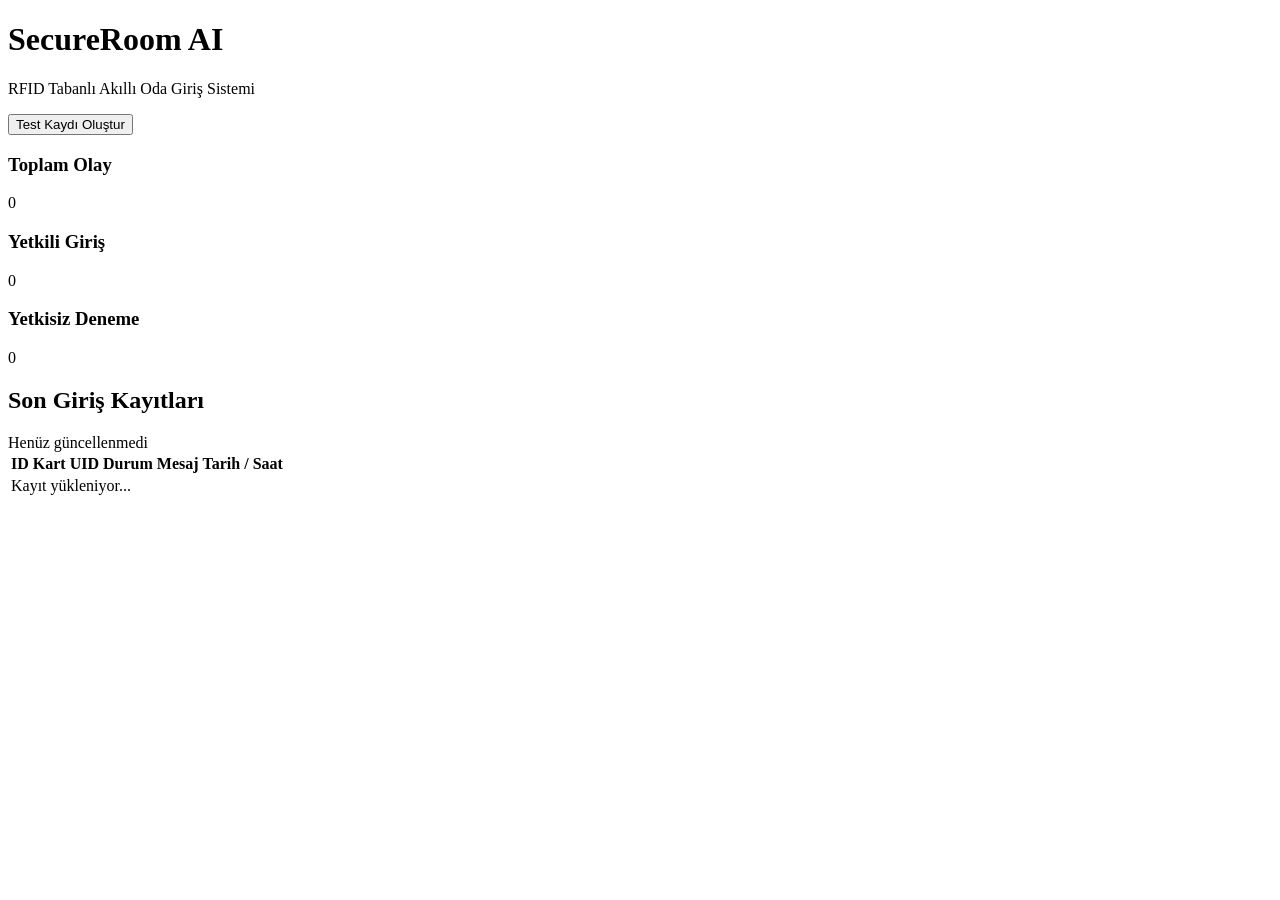
==== index.html @ 4d7bb805 "Projenin en temel hali yapıldı." ====
<!DOCTYPE html>
<html lang="tr">
<head>
    <meta charset="UTF-8">
    <meta name="viewport" content="width=device-width, initial-scale=1.0">
    <title>SecureRoom AI Dashboard</title>
    <link rel="stylesheet" href="/static/style.css">
    
</head>
<body>

    <div class="container">
        <header class="header">
            <div>
                <h1>SecureRoom AI</h1>
                <p>RFID Tabanlı Akıllı Oda Giriş Sistemi</p>
            </div>

            <button onclick="createTestEvent()" class="test-btn">
                Test Kaydı Oluştur
            </button>
        </header>

        <section class="stats">
            <div class="stat-card">
                <h3>Toplam Olay</h3>
                <p id="totalCount">0</p>
            </div>

            <div class="stat-card success">
                <h3>Yetkili Giriş</h3>
                <p id="authorizedCount">0</p>
            </div>

            <div class="stat-card danger">
                <h3>Yetkisiz Deneme</h3>
                <p id="unauthorizedCount">0</p>
            </div>
        </section>

        <section class="panel">
            <div class="panel-header">
                <h2>Son Giriş Kayıtları</h2>
                <span id="lastUpdate">Henüz güncellenmedi</span>
            </div>

            <div class="table-wrapper">
                <table>
                    <thead>
                        <tr>
                            <th>ID</th>
                            <th>Kart UID</th>
                            <th>Durum</th>
                            <th>Mesaj</th>
                            <th>Tarih / Saat</th>
                        </tr>
                    </thead>
                    <tbody id="eventsTable">
                        <tr>
                            <td colspan="5" class="empty">Kayıt yükleniyor...</td>
                        </tr>
                    </tbody>
                </table>
            </div>
        </section>
    </div>

    <script src="/static/app.js"></script>
</body>
</html>
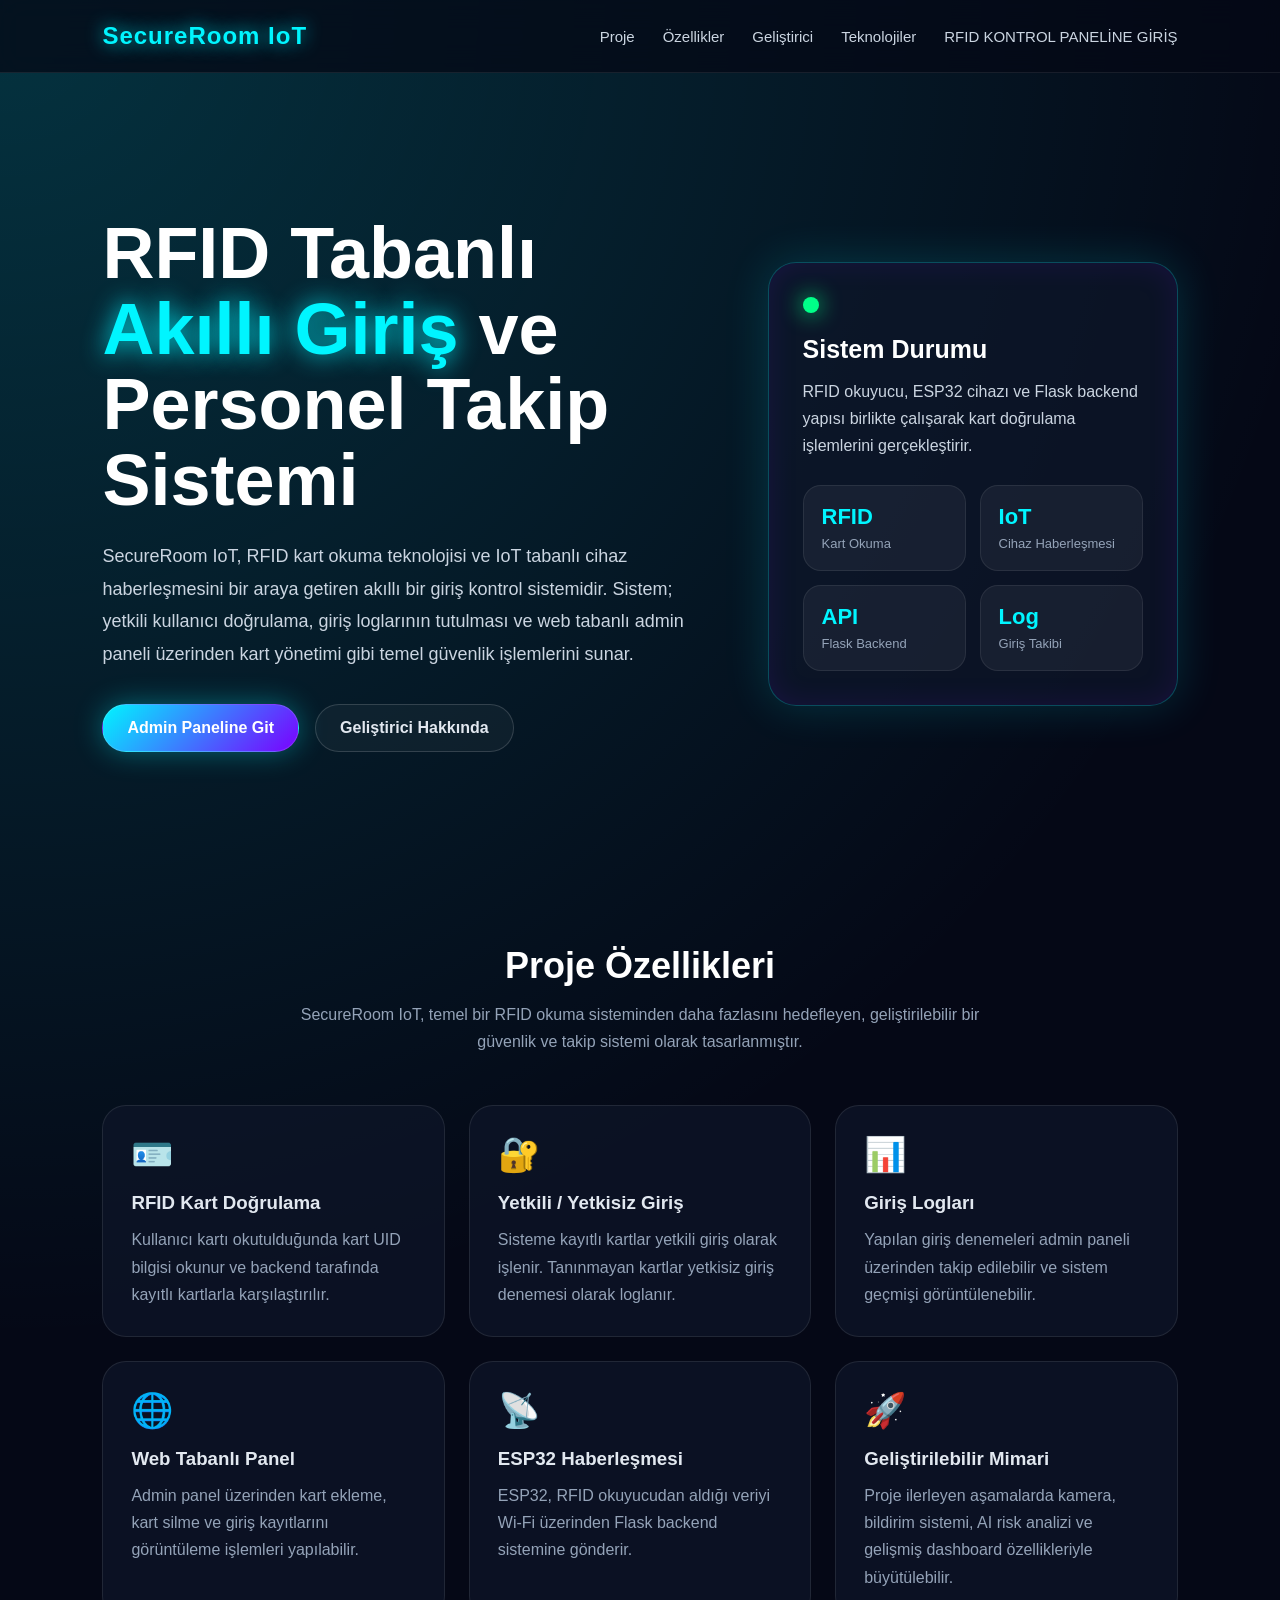
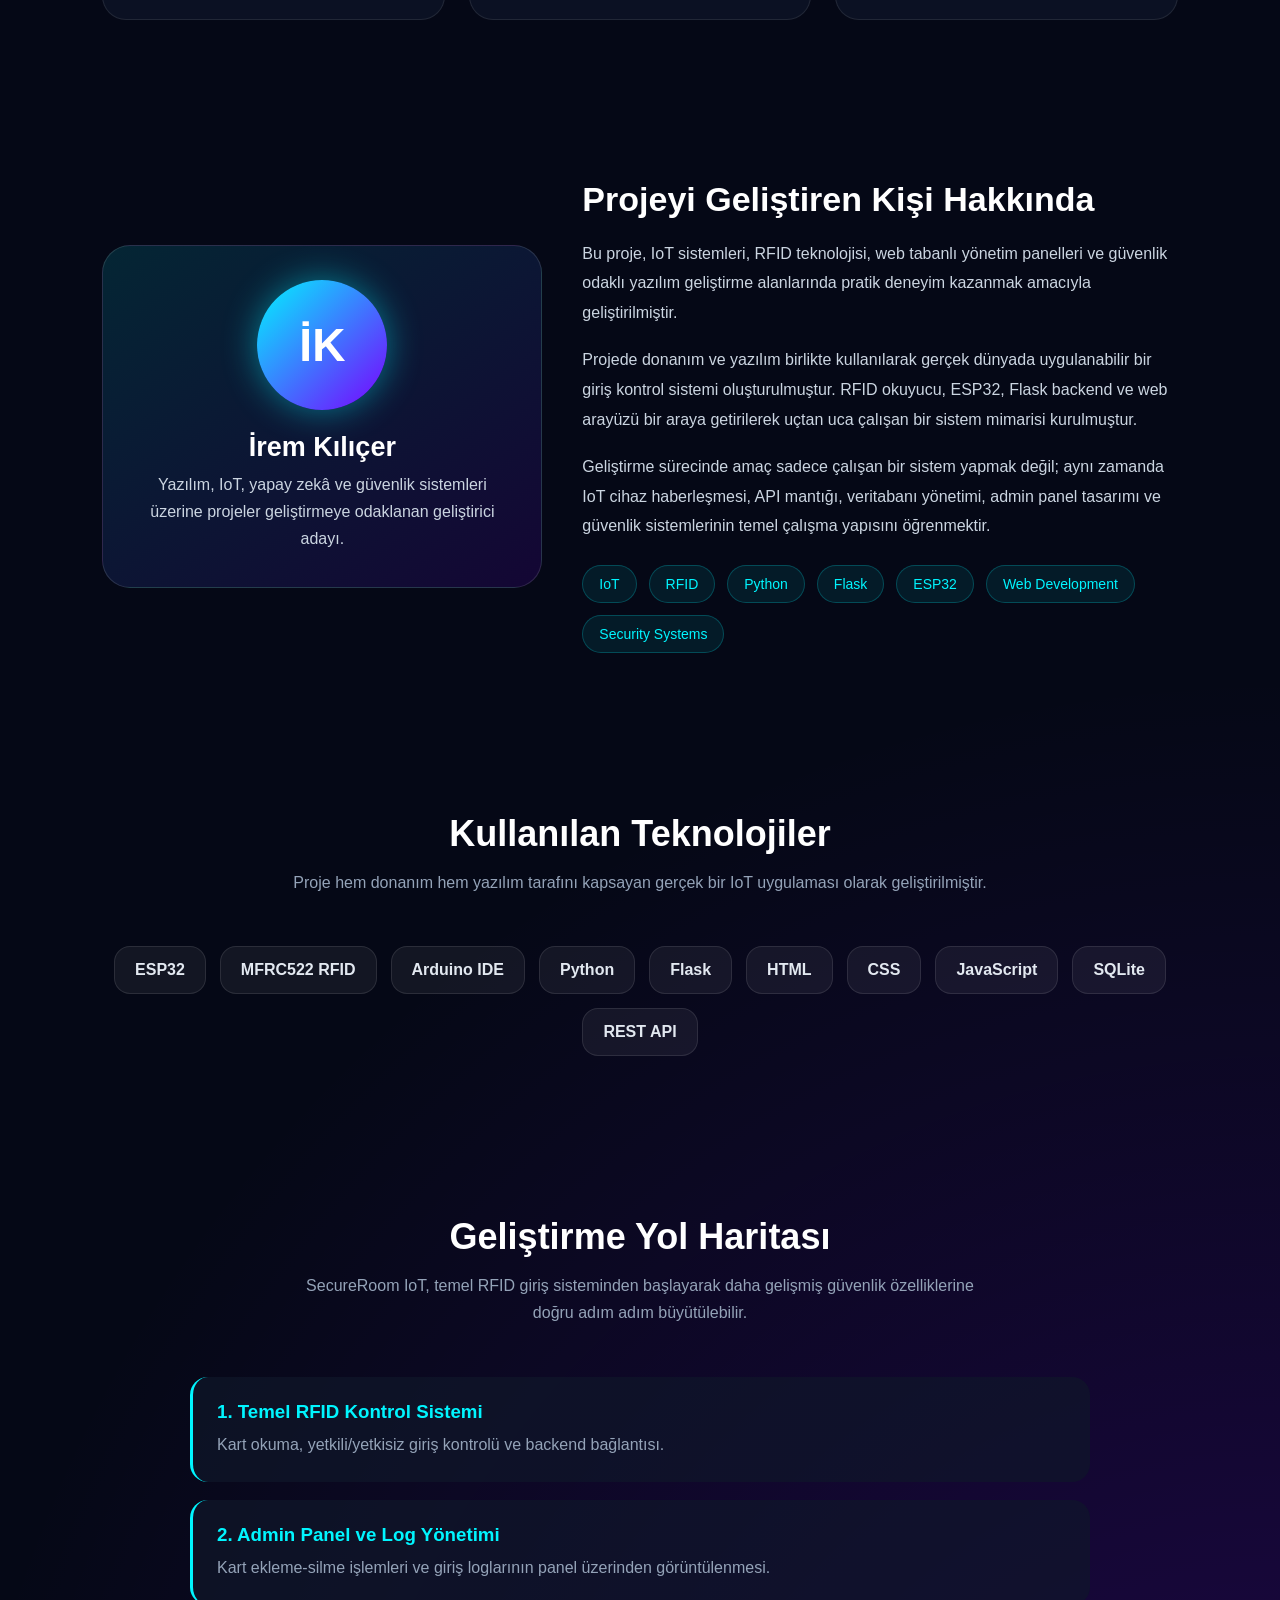
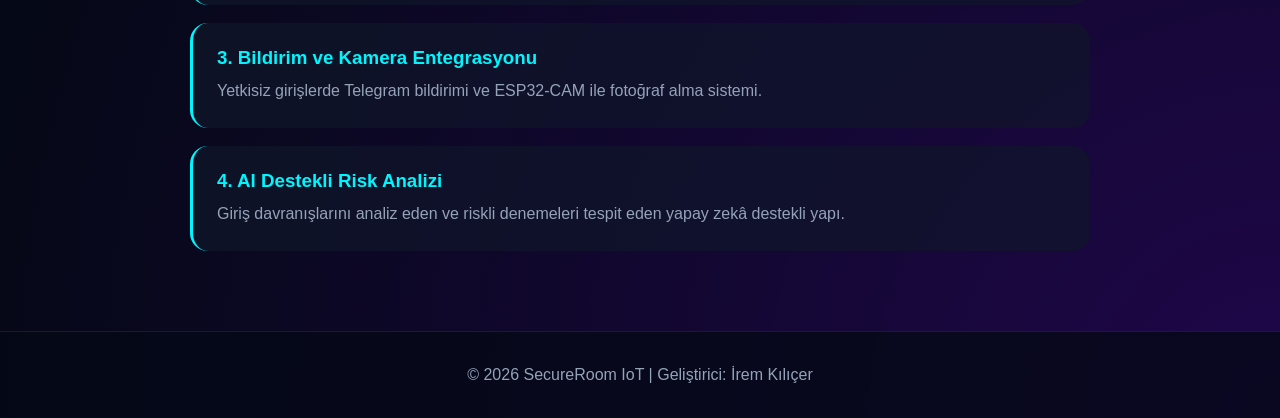
==== commit 9426007e: "." ====
--- a/index.html
+++ b/index.html
@@ -1,70 +1,652 @@
 <!DOCTYPE html>
 <html lang="tr">
 <head>
-    <meta charset="UTF-8">
-    <meta name="viewport" content="width=device-width, initial-scale=1.0">
-    <title>SecureRoom AI Dashboard</title>
-    <link rel="stylesheet" href="/static/style.css">
-    
+  <meta charset="UTF-8" />
+  <meta name="viewport" content="width=device-width, initial-scale=1.0" />
+  <title>SecureRoom IoT | RFID Tabanlı Akıllı Giriş Sistemi</title>
+
+  <style>
+    * {
+      margin: 0;
+      padding: 0;
+      box-sizing: border-box;
+      font-family: "Segoe UI", Tahoma, Geneva, Verdana, sans-serif;
+    }
+
+    body {
+      min-height: 100vh;
+      background:
+        radial-gradient(circle at top left, rgba(0, 245, 255, 0.18), transparent 35%),
+        radial-gradient(circle at bottom right, rgba(122, 0, 255, 0.22), transparent 35%),
+        #050816;
+      color: #ffffff;
+      overflow-x: hidden;
+    }
+
+    a {
+      text-decoration: none;
+      color: inherit;
+    }
+
+    header {
+      width: 100%;
+      padding: 22px 8%;
+      display: flex;
+      justify-content: space-between;
+      align-items: center;
+      position: sticky;
+      top: 0;
+      z-index: 10;
+      background: rgba(5, 8, 22, 0.75);
+      backdrop-filter: blur(14px);
+      border-bottom: 1px solid rgba(255, 255, 255, 0.08);
+    }
+
+    .logo {
+      font-size: 24px;
+      font-weight: 800;
+      letter-spacing: 1px;
+      color: #00f5ff;
+      text-shadow: 0 0 18px rgba(0, 245, 255, 0.8);
+    }
+
+    nav {
+      display: flex;
+      gap: 28px;
+      font-size: 15px;
+    }
+
+    nav a {
+      color: #cbd5e1;
+      transition: 0.3s;
+    }
+
+    nav a:hover {
+      color: #00f5ff;
+    }
+
+    .hero {
+      min-height: 88vh;
+      padding: 90px 8% 60px;
+      display: grid;
+      grid-template-columns: 1.2fr 0.8fr;
+      align-items: center;
+      gap: 50px;
+    }
+
+    .hero-content h1 {
+      font-size: clamp(42px, 6vw, 72px);
+      line-height: 1.05;
+      margin-bottom: 22px;
+    }
+
+    .hero-content h1 span {
+      color: #00f5ff;
+      text-shadow: 0 0 25px rgba(0, 245, 255, 0.9);
+    }
+
+    .hero-content p {
+      color: #cbd5e1;
+      font-size: 18px;
+      line-height: 1.8;
+      max-width: 720px;
+      margin-bottom: 34px;
+    }
+
+    .hero-buttons {
+      display: flex;
+      flex-wrap: wrap;
+      gap: 16px;
+    }
+
+    .btn {
+      padding: 14px 24px;
+      border-radius: 999px;
+      font-weight: 700;
+      transition: 0.3s;
+      border: 1px solid rgba(255, 255, 255, 0.15);
+    }
+
+    .btn-primary {
+      background: linear-gradient(135deg, #00f5ff, #7a00ff);
+      color: white;
+      box-shadow: 0 0 28px rgba(0, 245, 255, 0.35);
+    }
+
+    .btn-primary:hover {
+      transform: translateY(-3px);
+      box-shadow: 0 0 38px rgba(0, 245, 255, 0.65);
+    }
+
+    .btn-outline {
+      color: #e2e8f0;
+      background: rgba(255, 255, 255, 0.04);
+    }
+
+    .btn-outline:hover {
+      border-color: #00f5ff;
+      color: #00f5ff;
+    }
+
+    .hero-card {
+      position: relative;
+      padding: 34px;
+      border-radius: 28px;
+      background: rgba(15, 23, 42, 0.72);
+      border: 1px solid rgba(0, 245, 255, 0.25);
+      box-shadow:
+        0 0 45px rgba(0, 245, 255, 0.16),
+        inset 0 0 30px rgba(122, 0, 255, 0.12);
+    }
+
+    .status-light {
+      width: 16px;
+      height: 16px;
+      border-radius: 50%;
+      background: #00ff88;
+      box-shadow: 0 0 22px #00ff88;
+      margin-bottom: 22px;
+    }
+
+    .hero-card h3 {
+      font-size: 25px;
+      margin-bottom: 14px;
+    }
+
+    .hero-card p {
+      color: #cbd5e1;
+      line-height: 1.7;
+      margin-bottom: 20px;
+    }
+
+    .mini-grid {
+      display: grid;
+      grid-template-columns: repeat(2, 1fr);
+      gap: 14px;
+      margin-top: 26px;
+    }
+
+    .mini-box {
+      padding: 18px;
+      border-radius: 18px;
+      background: rgba(255, 255, 255, 0.05);
+      border: 1px solid rgba(255, 255, 255, 0.08);
+    }
+
+    .mini-box strong {
+      display: block;
+      color: #00f5ff;
+      font-size: 22px;
+      margin-bottom: 4px;
+    }
+
+    .mini-box span {
+      color: #94a3b8;
+      font-size: 13px;
+    }
+
+    section {
+      padding: 80px 8%;
+    }
+
+    .section-title {
+      text-align: center;
+      margin-bottom: 50px;
+    }
+
+    .section-title h2 {
+      font-size: 36px;
+      margin-bottom: 14px;
+    }
+
+    .section-title p {
+      color: #94a3b8;
+      max-width: 700px;
+      margin: auto;
+      line-height: 1.7;
+    }
+
+    .cards {
+      display: grid;
+      grid-template-columns: repeat(3, 1fr);
+      gap: 24px;
+    }
+
+    .card {
+      padding: 28px;
+      border-radius: 24px;
+      background: rgba(15, 23, 42, 0.68);
+      border: 1px solid rgba(255, 255, 255, 0.09);
+      transition: 0.3s;
+    }
+
+    .card:hover {
+      transform: translateY(-8px);
+      border-color: rgba(0, 245, 255, 0.45);
+      box-shadow: 0 0 30px rgba(0, 245, 255, 0.16);
+    }
+
+    .card .icon {
+      font-size: 34px;
+      margin-bottom: 18px;
+    }
+
+    .card h3 {
+      margin-bottom: 12px;
+      color: #e2e8f0;
+    }
+
+    .card p {
+      color: #94a3b8;
+      line-height: 1.7;
+    }
+
+    .about {
+      display: grid;
+      grid-template-columns: 0.85fr 1.15fr;
+      gap: 40px;
+      align-items: center;
+    }
+
+    .profile-box {
+      padding: 34px;
+      border-radius: 28px;
+      background: linear-gradient(145deg, rgba(0, 245, 255, 0.13), rgba(122, 0, 255, 0.13));
+      border: 1px solid rgba(255, 255, 255, 0.12);
+      text-align: center;
+    }
+
+    .avatar {
+      width: 130px;
+      height: 130px;
+      margin: 0 auto 22px;
+      border-radius: 50%;
+      display: flex;
+      align-items: center;
+      justify-content: center;
+      background: linear-gradient(135deg, #00f5ff, #7a00ff);
+      font-size: 46px;
+      font-weight: 800;
+      box-shadow: 0 0 35px rgba(0, 245, 255, 0.45);
+    }
+
+    .profile-box h3 {
+      font-size: 27px;
+      margin-bottom: 8px;
+    }
+
+    .profile-box p {
+      color: #cbd5e1;
+      line-height: 1.7;
+    }
+
+    .about-text h2 {
+      font-size: 34px;
+      margin-bottom: 20px;
+    }
+
+    .about-text p {
+      color: #cbd5e1;
+      line-height: 1.85;
+      margin-bottom: 18px;
+      font-size: 16px;
+    }
+
+    .tags {
+      display: flex;
+      flex-wrap: wrap;
+      gap: 12px;
+      margin-top: 24px;
+    }
+
+    .tag {
+      padding: 10px 16px;
+      border-radius: 999px;
+      background: rgba(0, 245, 255, 0.08);
+      color: #00f5ff;
+      border: 1px solid rgba(0, 245, 255, 0.22);
+      font-size: 14px;
+    }
+
+    .tech-grid {
+      display: flex;
+      flex-wrap: wrap;
+      justify-content: center;
+      gap: 14px;
+    }
+
+    .tech {
+      padding: 14px 20px;
+      border-radius: 16px;
+      background: rgba(255, 255, 255, 0.06);
+      color: #e2e8f0;
+      border: 1px solid rgba(255, 255, 255, 0.1);
+      font-weight: 600;
+    }
+
+    .timeline {
+      max-width: 900px;
+      margin: auto;
+      display: grid;
+      gap: 18px;
+    }
+
+    .timeline-item {
+      padding: 24px;
+      border-left: 3px solid #00f5ff;
+      background: rgba(15, 23, 42, 0.68);
+      border-radius: 18px;
+    }
+
+    .timeline-item h3 {
+      margin-bottom: 8px;
+      color: #00f5ff;
+    }
+
+    .timeline-item p {
+      color: #94a3b8;
+      line-height: 1.7;
+    }
+
+    footer {
+      padding: 34px 8%;
+      text-align: center;
+      color: #94a3b8;
+      border-top: 1px solid rgba(255, 255, 255, 0.08);
+      background: rgba(5, 8, 22, 0.78);
+    }
+
+    @media (max-width: 950px) {
+      .hero,
+      .about {
+        grid-template-columns: 1fr;
+      }
+
+      .cards {
+        grid-template-columns: 1fr 1fr;
+      }
+
+      nav {
+        display: none;
+      }
+    }
+
+    @media (max-width: 650px) {
+      header {
+        padding: 18px 6%;
+      }
+
+      section,
+      .hero {
+        padding-left: 6%;
+        padding-right: 6%;
+      }
+
+      .cards {
+        grid-template-columns: 1fr;
+      }
+
+      .mini-grid {
+        grid-template-columns: 1fr;
+      }
+
+      .hero-buttons {
+        flex-direction: column;
+      }
+
+      .btn {
+        text-align: center;
+      }
+    }
+  </style>
 </head>
+
 <body>
 
-    <div class="container">
-        <header class="header">
-            <div>
-                <h1>SecureRoom AI</h1>
-                <p>RFID Tabanlı Akıllı Oda Giriş Sistemi</p>
-            </div>
-
-            <button onclick="createTestEvent()" class="test-btn">
-                Test Kaydı Oluştur
-            </button>
-        </header>
-
-        <section class="stats">
-            <div class="stat-card">
-                <h3>Toplam Olay</h3>
-                <p id="totalCount">0</p>
-            </div>
-
-            <div class="stat-card success">
-                <h3>Yetkili Giriş</h3>
-                <p id="authorizedCount">0</p>
-            </div>
-
-            <div class="stat-card danger">
-                <h3>Yetkisiz Deneme</h3>
-                <p id="unauthorizedCount">0</p>
-            </div>
-        </section>
-
-        <section class="panel">
-            <div class="panel-header">
-                <h2>Son Giriş Kayıtları</h2>
-                <span id="lastUpdate">Henüz güncellenmedi</span>
-            </div>
-
-            <div class="table-wrapper">
-                <table>
-                    <thead>
-                        <tr>
-                            <th>ID</th>
-                            <th>Kart UID</th>
-                            <th>Durum</th>
-                            <th>Mesaj</th>
-                            <th>Tarih / Saat</th>
-                        </tr>
-                    </thead>
-                    <tbody id="eventsTable">
-                        <tr>
-                            <td colspan="5" class="empty">Kayıt yükleniyor...</td>
-                        </tr>
-                    </tbody>
-                </table>
-            </div>
-        </section>
-    </div>
-
-    <script src="/static/app.js"></script>
+  <header>
+    <div class="logo">SecureRoom IoT</div>
+
+    <nav>
+      <a href="#proje">Proje</a>
+      <a href="#ozellikler">Özellikler</a>
+      <a href="#hakkimda">Geliştirici</a>
+      <a href="#teknolojiler">Teknolojiler</a>
+      <a href="admin">RFID KONTROL PANELİNE GİRİŞ</a>
+    </nav>
+  </header>
+
+  <main>
+    <section class="hero" id="proje">
+      <div class="hero-content">
+        <h1>
+          RFID Tabanlı <span>Akıllı Giriş</span> ve Personel Takip Sistemi
+        </h1>
+
+        <p>
+          SecureRoom IoT, RFID kart okuma teknolojisi ve IoT tabanlı cihaz haberleşmesini
+          bir araya getiren akıllı bir giriş kontrol sistemidir. Sistem; yetkili kullanıcı
+          doğrulama, giriş loglarının tutulması ve web tabanlı admin paneli üzerinden
+          kart yönetimi gibi temel güvenlik işlemlerini sunar.
+        </p>
+
+        <div class="hero-buttons">
+          <a href="adminpanelimiz.html" class="btn btn-primary">Admin Paneline Git</a>
+          <a href="#hakkimda" class="btn btn-outline">Geliştirici Hakkında</a>
+        </div>
+      </div>
+
+      <div class="hero-card">
+        <div class="status-light"></div>
+
+        <h3>Sistem Durumu</h3>
+        <p>
+          RFID okuyucu, ESP32 cihazı ve Flask backend yapısı birlikte çalışarak
+          kart doğrulama işlemlerini gerçekleştirir.
+        </p>
+
+        <div class="mini-grid">
+          <div class="mini-box">
+            <strong>RFID</strong>
+            <span>Kart Okuma</span>
+          </div>
+
+          <div class="mini-box">
+            <strong>IoT</strong>
+            <span>Cihaz Haberleşmesi</span>
+          </div>
+
+          <div class="mini-box">
+            <strong>API</strong>
+            <span>Flask Backend</span>
+          </div>
+
+          <div class="mini-box">
+            <strong>Log</strong>
+            <span>Giriş Takibi</span>
+          </div>
+        </div>
+      </div>
+    </section>
+
+    <section id="ozellikler">
+      <div class="section-title">
+        <h2>Proje Özellikleri</h2>
+        <p>
+          SecureRoom IoT, temel bir RFID okuma sisteminden daha fazlasını hedefleyen,
+          geliştirilebilir bir güvenlik ve takip sistemi olarak tasarlanmıştır.
+        </p>
+      </div>
+
+      <div class="cards">
+        <div class="card">
+          <div class="icon">🪪</div>
+          <h3>RFID Kart Doğrulama</h3>
+          <p>
+            Kullanıcı kartı okutulduğunda kart UID bilgisi okunur ve backend tarafında
+            kayıtlı kartlarla karşılaştırılır.
+          </p>
+        </div>
+
+        <div class="card">
+          <div class="icon">🔐</div>
+          <h3>Yetkili / Yetkisiz Giriş</h3>
+          <p>
+            Sisteme kayıtlı kartlar yetkili giriş olarak işlenir. Tanınmayan kartlar
+            yetkisiz giriş denemesi olarak loglanır.
+          </p>
+        </div>
+
+        <div class="card">
+          <div class="icon">📊</div>
+          <h3>Giriş Logları</h3>
+          <p>
+            Yapılan giriş denemeleri admin paneli üzerinden takip edilebilir ve
+            sistem geçmişi görüntülenebilir.
+          </p>
+        </div>
+
+        <div class="card">
+          <div class="icon">🌐</div>
+          <h3>Web Tabanlı Panel</h3>
+          <p>
+            Admin panel üzerinden kart ekleme, kart silme ve giriş kayıtlarını
+            görüntüleme işlemleri yapılabilir.
+          </p>
+        </div>
+
+        <div class="card">
+          <div class="icon">📡</div>
+          <h3>ESP32 Haberleşmesi</h3>
+          <p>
+            ESP32, RFID okuyucudan aldığı veriyi Wi-Fi üzerinden Flask backend
+            sistemine gönderir.
+          </p>
+        </div>
+
+        <div class="card">
+          <div class="icon">🚀</div>
+          <h3>Geliştirilebilir Mimari</h3>
+          <p>
+            Proje ilerleyen aşamalarda kamera, bildirim sistemi, AI risk analizi
+            ve gelişmiş dashboard özellikleriyle büyütülebilir.
+          </p>
+        </div>
+      </div>
+    </section>
+
+    <section id="hakkimda">
+      <div class="about">
+        <div class="profile-box">
+          <div class="avatar">İK</div>
+          <h3>İrem Kılıçer</h3>
+          <p>
+            Yazılım, IoT, yapay zekâ ve güvenlik sistemleri üzerine projeler
+            geliştirmeye odaklanan geliştirici adayı.
+          </p>
+        </div>
+
+        <div class="about-text">
+          <h2>Projeyi Geliştiren Kişi Hakkında</h2>
+
+          <p>
+            Bu proje, IoT sistemleri, RFID teknolojisi, web tabanlı yönetim panelleri
+            ve güvenlik odaklı yazılım geliştirme alanlarında pratik deneyim kazanmak
+            amacıyla geliştirilmiştir.
+          </p>
+
+          <p>
+            Projede donanım ve yazılım birlikte kullanılarak gerçek dünyada
+            uygulanabilir bir giriş kontrol sistemi oluşturulmuştur. RFID okuyucu,
+            ESP32, Flask backend ve web arayüzü bir araya getirilerek uçtan uca
+            çalışan bir sistem mimarisi kurulmuştur.
+          </p>
+
+          <p>
+            Geliştirme sürecinde amaç sadece çalışan bir sistem yapmak değil; aynı zamanda
+            IoT cihaz haberleşmesi, API mantığı, veritabanı yönetimi, admin panel tasarımı
+            ve güvenlik sistemlerinin temel çalışma yapısını öğrenmektir.
+          </p>
+
+          <div class="tags">
+            <span class="tag">IoT</span>
+            <span class="tag">RFID</span>
+            <span class="tag">Python</span>
+            <span class="tag">Flask</span>
+            <span class="tag">ESP32</span>
+            <span class="tag">Web Development</span>
+            <span class="tag">Security Systems</span>
+          </div>
+        </div>
+      </div>
+    </section>
+
+    <section id="teknolojiler">
+      <div class="section-title">
+        <h2>Kullanılan Teknolojiler</h2>
+        <p>
+          Proje hem donanım hem yazılım tarafını kapsayan gerçek bir IoT uygulaması
+          olarak geliştirilmiştir.
+        </p>
+      </div>
+
+      <div class="tech-grid">
+        <div class="tech">ESP32</div>
+        <div class="tech">MFRC522 RFID</div>
+        <div class="tech">Arduino IDE</div>
+        <div class="tech">Python</div>
+        <div class="tech">Flask</div>
+        <div class="tech">HTML</div>
+        <div class="tech">CSS</div>
+        <div class="tech">JavaScript</div>
+        <div class="tech">SQLite</div>
+        <div class="tech">REST API</div>
+      </div>
+    </section>
+
+    <section>
+      <div class="section-title">
+        <h2>Geliştirme Yol Haritası</h2>
+        <p>
+          SecureRoom IoT, temel RFID giriş sisteminden başlayarak daha gelişmiş
+          güvenlik özelliklerine doğru adım adım büyütülebilir.
+        </p>
+      </div>
+
+      <div class="timeline">
+        <div class="timeline-item">
+          <h3>1. Temel RFID Kontrol Sistemi</h3>
+          <p>
+            Kart okuma, yetkili/yetkisiz giriş kontrolü ve backend bağlantısı.
+          </p>
+        </div>
+
+        <div class="timeline-item">
+          <h3>2. Admin Panel ve Log Yönetimi</h3>
+          <p>
+            Kart ekleme-silme işlemleri ve giriş loglarının panel üzerinden görüntülenmesi.
+          </p>
+        </div>
+
+        <div class="timeline-item">
+          <h3>3. Bildirim ve Kamera Entegrasyonu</h3>
+          <p>
+            Yetkisiz girişlerde Telegram bildirimi ve ESP32-CAM ile fotoğraf alma sistemi.
+          </p>
+        </div>
+
+        <div class="timeline-item">
+          <h3>4. AI Destekli Risk Analizi</h3>
+          <p>
+            Giriş davranışlarını analiz eden ve riskli denemeleri tespit eden yapay zekâ destekli yapı.
+          </p>
+        </div>
+      </div>
+    </section>
+  </main>
+
+  <footer>
+    © 2026 SecureRoom IoT | Geliştirici: İrem Kılıçer
+  </footer>
+
 </body>
 </html>
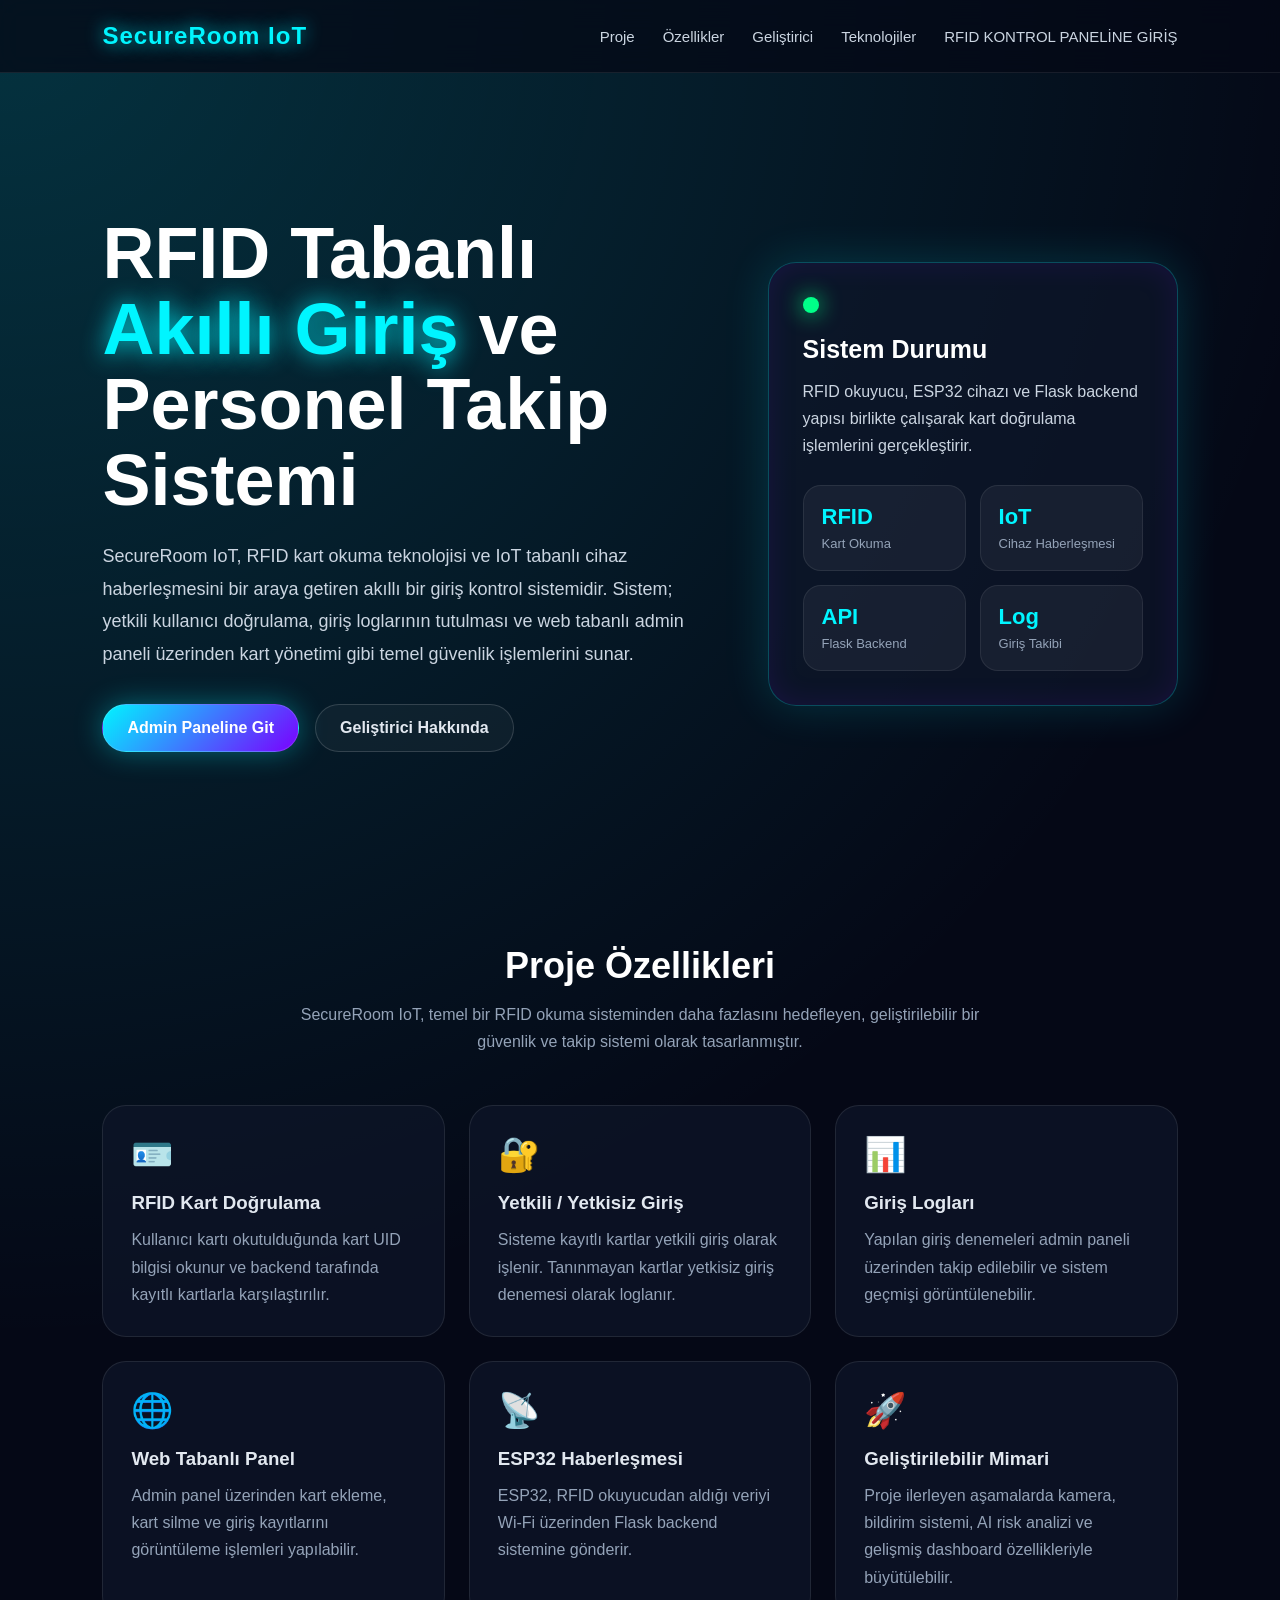
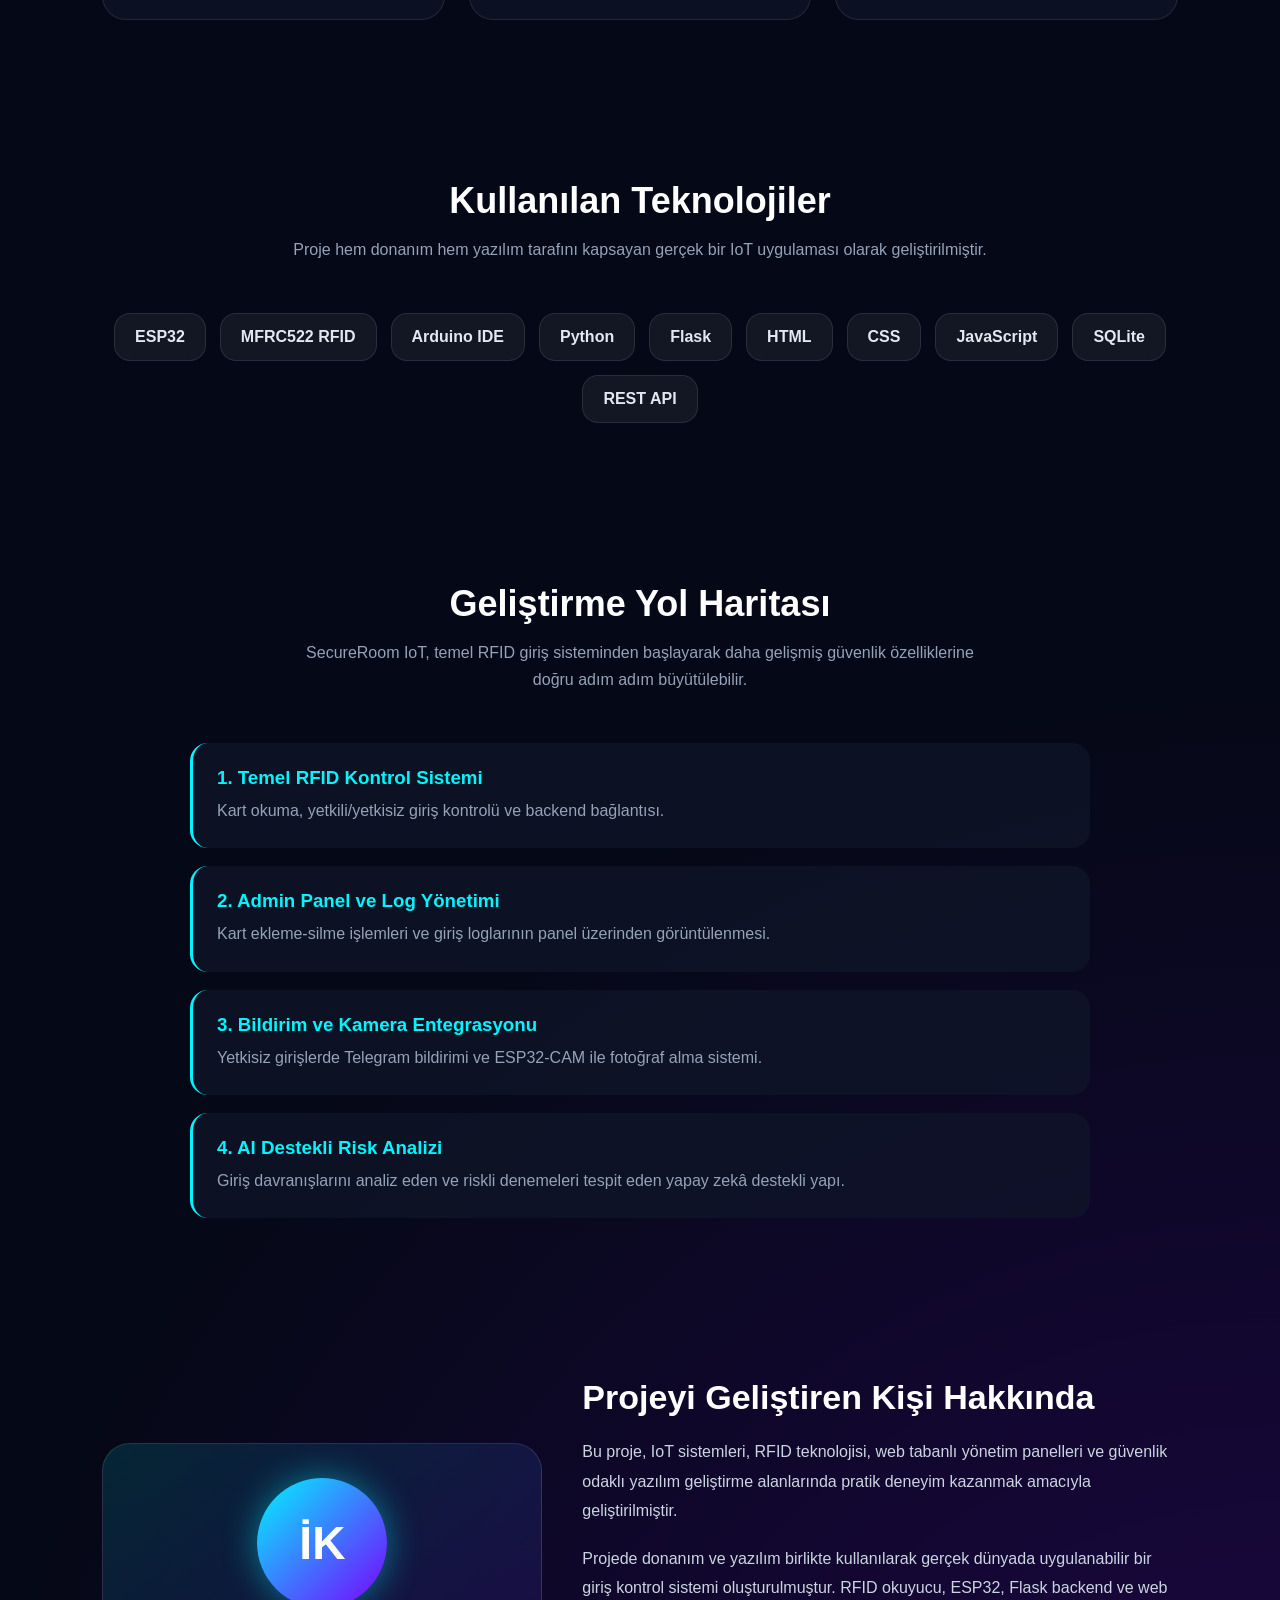
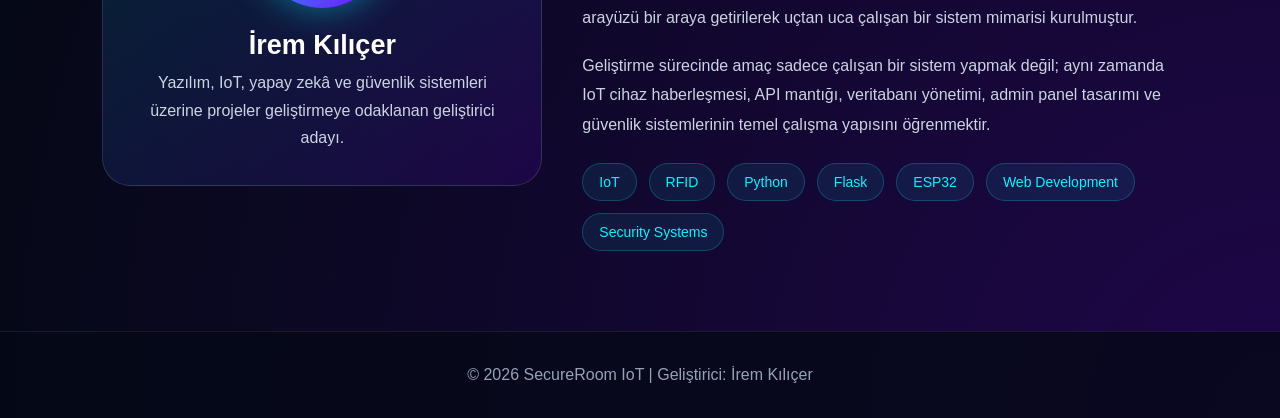
==== commit 7b54daeb: "Proje son haline getirildi ve yayýnlanmaya hazýr." ====
--- a/index.html
+++ b/index.html
@@ -4,9 +4,10 @@
   <meta charset="UTF-8" />
   <meta name="viewport" content="width=device-width, initial-scale=1.0" />
   <title>SecureRoom IoT | RFID Tabanlı Akıllı Giriş Sistemi</title>
+  <link rel="stylesheet" href="frontend/static/style.css">
 
   <style>
-    * {
+    *{
       margin: 0;
       padding: 0;
       box-sizing: border-box;
@@ -430,7 +431,7 @@
         </p>
 
         <div class="hero-buttons">
-          <a href="adminpanelimiz.html" class="btn btn-primary">Admin Paneline Git</a>
+          <a href="admin" class="btn btn-primary">Admin Paneline Git</a>
           <a href="#hakkimda" class="btn btn-outline">Geliştirici Hakkında</a>
         </div>
       </div>
@@ -534,51 +535,7 @@
       </div>
     </section>
 
-    <section id="hakkimda">
-      <div class="about">
-        <div class="profile-box">
-          <div class="avatar">İK</div>
-          <h3>İrem Kılıçer</h3>
-          <p>
-            Yazılım, IoT, yapay zekâ ve güvenlik sistemleri üzerine projeler
-            geliştirmeye odaklanan geliştirici adayı.
-          </p>
-        </div>
-
-        <div class="about-text">
-          <h2>Projeyi Geliştiren Kişi Hakkında</h2>
-
-          <p>
-            Bu proje, IoT sistemleri, RFID teknolojisi, web tabanlı yönetim panelleri
-            ve güvenlik odaklı yazılım geliştirme alanlarında pratik deneyim kazanmak
-            amacıyla geliştirilmiştir.
-          </p>
-
-          <p>
-            Projede donanım ve yazılım birlikte kullanılarak gerçek dünyada
-            uygulanabilir bir giriş kontrol sistemi oluşturulmuştur. RFID okuyucu,
-            ESP32, Flask backend ve web arayüzü bir araya getirilerek uçtan uca
-            çalışan bir sistem mimarisi kurulmuştur.
-          </p>
-
-          <p>
-            Geliştirme sürecinde amaç sadece çalışan bir sistem yapmak değil; aynı zamanda
-            IoT cihaz haberleşmesi, API mantığı, veritabanı yönetimi, admin panel tasarımı
-            ve güvenlik sistemlerinin temel çalışma yapısını öğrenmektir.
-          </p>
-
-          <div class="tags">
-            <span class="tag">IoT</span>
-            <span class="tag">RFID</span>
-            <span class="tag">Python</span>
-            <span class="tag">Flask</span>
-            <span class="tag">ESP32</span>
-            <span class="tag">Web Development</span>
-            <span class="tag">Security Systems</span>
-          </div>
-        </div>
-      </div>
-    </section>
+    
 
     <section id="teknolojiler">
       <div class="section-title">
@@ -644,6 +601,52 @@
     </section>
   </main>
 
+  <section id="hakkimda">
+      <div class="about">
+        <div class="profile-box">
+          <div class="avatar">İK</div>
+          <h3>İrem Kılıçer</h3>
+          <p>
+            Yazılım, IoT, yapay zekâ ve güvenlik sistemleri üzerine projeler
+            geliştirmeye odaklanan geliştirici adayı.
+          </p>
+        </div>
+
+        <div class="about-text">
+          <h2>Projeyi Geliştiren Kişi Hakkında</h2>
+
+          <p>
+            Bu proje, IoT sistemleri, RFID teknolojisi, web tabanlı yönetim panelleri
+            ve güvenlik odaklı yazılım geliştirme alanlarında pratik deneyim kazanmak
+            amacıyla geliştirilmiştir.
+          </p>
+
+          <p>
+            Projede donanım ve yazılım birlikte kullanılarak gerçek dünyada
+            uygulanabilir bir giriş kontrol sistemi oluşturulmuştur. RFID okuyucu,
+            ESP32, Flask backend ve web arayüzü bir araya getirilerek uçtan uca
+            çalışan bir sistem mimarisi kurulmuştur.
+          </p>
+
+          <p>
+            Geliştirme sürecinde amaç sadece çalışan bir sistem yapmak değil; aynı zamanda
+            IoT cihaz haberleşmesi, API mantığı, veritabanı yönetimi, admin panel tasarımı
+            ve güvenlik sistemlerinin temel çalışma yapısını öğrenmektir.
+          </p>
+
+          <div class="tags">
+            <span class="tag">IoT</span>
+            <span class="tag">RFID</span>
+            <span class="tag">Python</span>
+            <span class="tag">Flask</span>
+            <span class="tag">ESP32</span>
+            <span class="tag">Web Development</span>
+            <span class="tag">Security Systems</span>
+          </div>
+        </div>
+      </div>
+    </section>
+
   <footer>
     © 2026 SecureRoom IoT | Geliştirici: İrem Kılıçer
   </footer>
--- a/frontend/static/style.css
+++ b/frontend/static/style.css
@@ -0,0 +1,170 @@
+* {
+    margin: 0;
+    padding: 0;
+    box-sizing: border-box;
+}
+
+body {
+    font-family: Arial, sans-serif;
+    background: #0f172a;
+    color: #e5e7eb;
+}
+
+.container {
+    width: 90%;
+    max-width: 1200px;
+    margin: 40px auto;
+}
+
+.header {
+    display: flex;
+    justify-content: space-between;
+    align-items: center;
+    margin-bottom: 30px;
+}
+
+.header h1 {
+    font-size: 36px;
+    color: #ffffff;
+}
+
+.header p {
+    margin-top: 8px;
+    color: #94a3b8;
+}
+
+.test-btn {
+    background: #2563eb;
+    color: white;
+    border: none;
+    padding: 12px 18px;
+    border-radius: 10px;
+    cursor: pointer;
+    font-size: 15px;
+}
+
+.test-btn:hover {
+    background: #1d4ed8;
+}
+
+.stats {
+    display: grid;
+    grid-template-columns: repeat(3, 1fr);
+    gap: 18px;
+    margin-bottom: 30px;
+}
+
+.stat-card {
+    background: #1e293b;
+    padding: 24px;
+    border-radius: 16px;
+    border: 1px solid #334155;
+}
+
+.stat-card h3 {
+    color: #94a3b8;
+    font-size: 16px;
+    margin-bottom: 12px;
+}
+
+.stat-card p {
+    font-size: 36px;
+    font-weight: bold;
+}
+
+.stat-card.success p {
+    color: #22c55e;
+}
+
+.stat-card.danger p {
+    color: #ef4444;
+}
+
+.panel {
+    background: #1e293b;
+    border-radius: 16px;
+    border: 1px solid #334155;
+    overflow: hidden;
+}
+
+.panel-header {
+    padding: 20px;
+    border-bottom: 1px solid #334155;
+    display: flex;
+    justify-content: space-between;
+    align-items: center;
+}
+
+.panel-header h2 {
+    font-size: 22px;
+}
+
+.panel-header span {
+    color: #94a3b8;
+    font-size: 14px;
+}
+
+.table-wrapper {
+    overflow-x: auto;
+}
+
+table {
+    width: 100%;
+    border-collapse: collapse;
+}
+
+thead {
+    background: #0f172a;
+}
+
+th, td {
+    padding: 16px;
+    text-align: left;
+    border-bottom: 1px solid #334155;
+}
+
+th {
+    color: #94a3b8;
+    font-size: 14px;
+}
+
+td {
+    color: #e5e7eb;
+}
+
+.badge {
+    padding: 6px 10px;
+    border-radius: 999px;
+    font-size: 13px;
+    font-weight: bold;
+}
+
+.badge.authorized {
+    background: rgba(34, 197, 94, 0.15);
+    color: #22c55e;
+}
+
+.badge.unauthorized {
+    background: rgba(239, 68, 68, 0.15);
+    color: #ef4444;
+}
+
+.empty {
+    text-align: center;
+    color: #94a3b8;
+}
+
+@media (max-width: 768px) {
+    .header {
+        flex-direction: column;
+        align-items: flex-start;
+        gap: 20px;
+    }
+
+    .stats {
+        grid-template-columns: 1fr;
+    }
+}
+
+
+    
